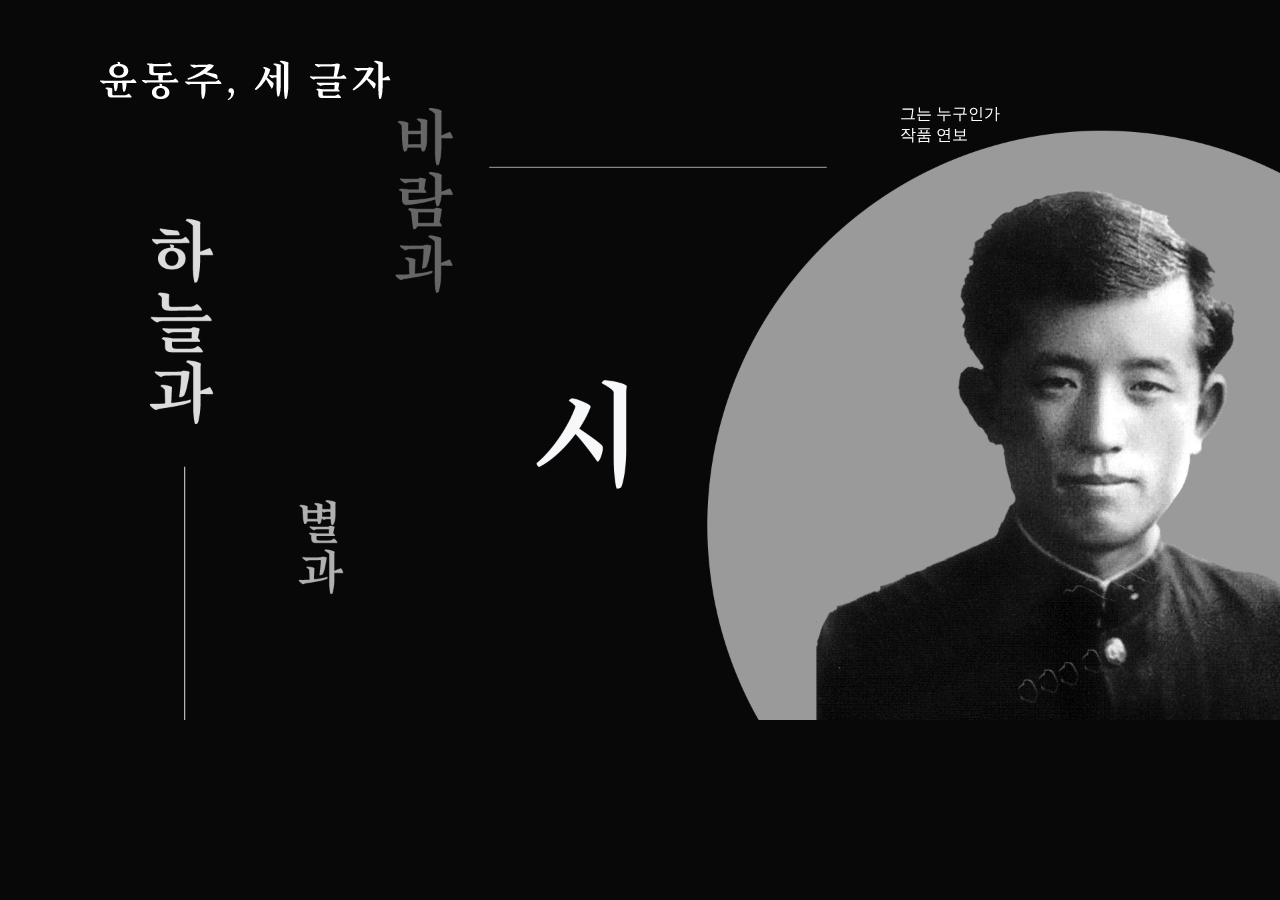
==== index.html @ be5dfca2 "Add files via upload" ====
<!DOCTYPE html><!--22161152_박인휘-->
<html lang="ko">
<head>
    <meta charset="UTF-8">
    <meta http-equiv="X-UA-Compatible" content="IE=edge">
    <meta name="viewport" content="width=device-width, initial-scale=1.0">
    <title>시인 윤동주</title>
    <link rel="stylesheet" href="./css/style.css"/>
</head>
<body>
    <div>
        <Header>
            <a class="logo" href="./index.html"><img src="./img/logo.png" alt=""></a>
            <ul class="nav">
                <li class="nav01"><a href="page01.html">그는 누구인가</a></li>
                <li class="nav02"><a href="page02.html">작품 연보</a></li>
            </ul>
        </Header>

    </div>
    <div id="bgi">
        <img src="./img/index.png"></a>
    </div>

</body>
</html>
---- css/style.css ----
/*22161152_박인휘*/
* { margin: 0; padding: 0; color:#ffffff;}
li { list-style: none; }
a { text-decoration:none; }

html,body { background-color: #080808; font-family: 을유1945; }
.logo { float: left; }
.nav { float: right;
margin-left: 800px}
#wrap{
    width: 100%;
    height: 100%;
    position: relative;
}
Header {margin-top:60px; padding-left: 100px; padding-right: 100px;
position: fixed; }
header:after { content:'';display:block;clear:both; }
.nav li { float: left; }
.nav:after { content:'';display:block;clear:both; }
.nav01 { margin-right: 136px;}
#bgi{
    width: 100%;
  
}
#bgi img{
    width: 100%;
}
#text{
    position: absolute;
    top:75%;
    left: 50%;
    line-height: 30px;
}
.i1{
    margin-left: 40px;
    height: 250px;
    background-color:;
    display: inline-block;
}
#imgwrap{
    position:absolute;
top: 200px;
left: 200px;
}
#t1{
    position:absolute;
    left: 950px;
    top: 270px;
}
#t2{
    position: absolute;
    left: 950px;
    top: 330px;
}
#t3{
    position: absolute;
    left: 200px;
    top: 250px;
}
#t4{
    position: absolute;
    left: 200px;
    top: 300px;
}
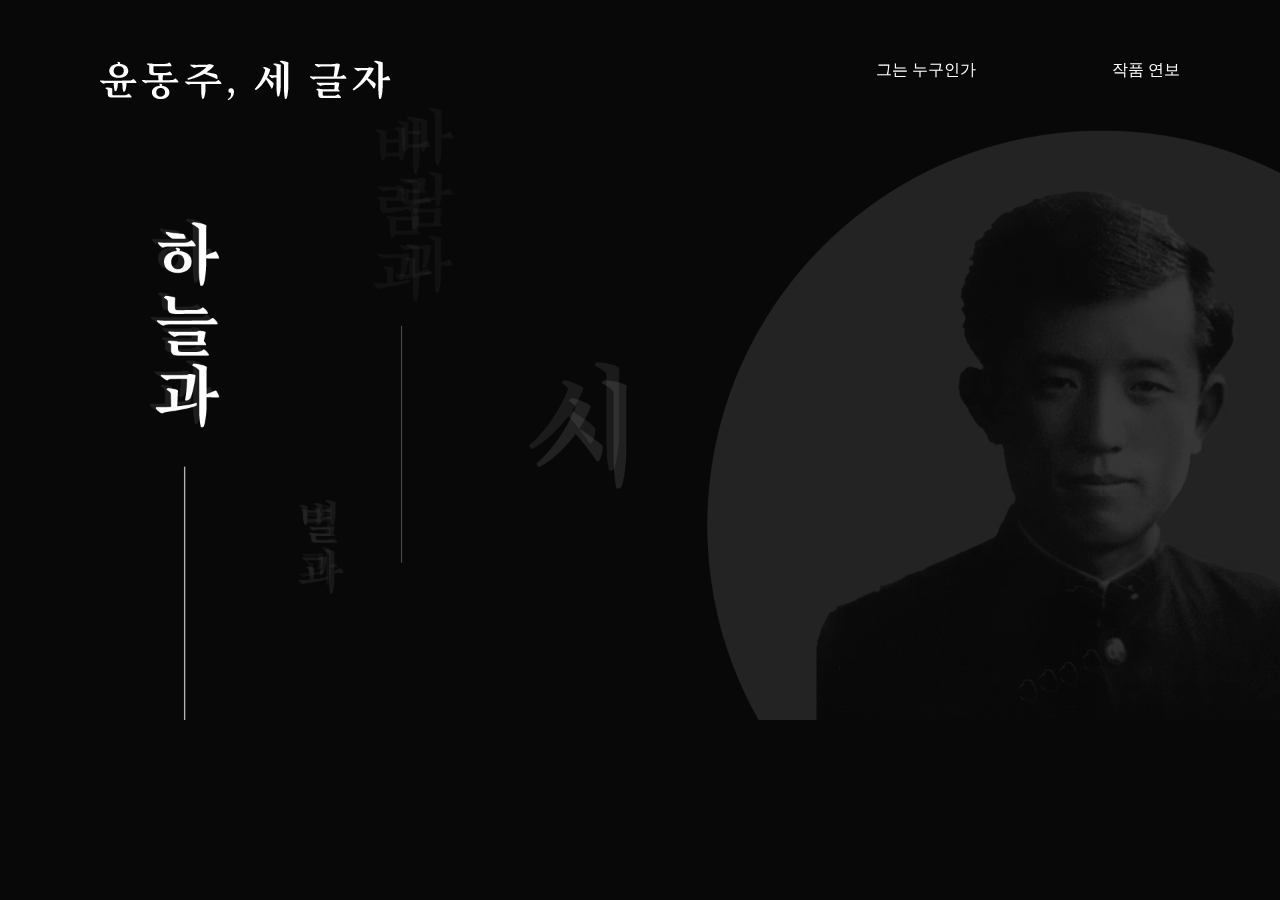
==== commit 710eb368: "Add files via upload" ====
--- a/index.html
+++ b/index.html
@@ -8,7 +8,7 @@
     <link rel="stylesheet" href="./css/style.css"/>
 </head>
 <body>
-    <div>
+    <div class="top-nav">
         <Header>
             <a class="logo" href="./index.html"><img src="./img/logo.png" alt=""></a>
             <ul class="nav">
@@ -18,8 +18,8 @@
         </Header>
 
     </div>
-    <div id="bgi">
-        <img src="./img/index.png"></a>
+    <div class="bgi">
+        <video src="./img/index.mp4" style="width:100%;" autoplay muted loop></a>
     </div>
 
 </body>
--- a/css/style.css
+++ b/css/style.css
@@ -3,17 +3,20 @@
 li { list-style: none; }
 a { text-decoration:none; }
 
-html,body { background-color: #080808; font-family: 을유1945; }
+html,body { background-color: #080808; font-family: 을유1945; scroll-behavior: smooth;}
 .logo { float: left; }
-.nav { float: right;
-margin-left: 800px}
+.nav { float: right;}
 #wrap{
     width: 100%;
     height: 100%;
     position: relative;
+    background-color: #080808;
 }
-Header {margin-top:60px; padding-left: 100px; padding-right: 100px;
-position: fixed; }
+
+.top-nav { z-index:1000; margin-top:60px;
+    position: fixed; width:100%; }
+
+Header { padding-left: 100px; padding-right: 100px; }
 header:after { content:'';display:block;clear:both; }
 .nav li { float: left; }
 .nav:after { content:'';display:block;clear:both; }
@@ -61,4 +64,10 @@
     position: absolute;
     left: 200px;
     top: 300px;
-}+}
+.youtube { 
+    position: absolute;
+    left: 200px;
+    top: 1100px;
+}
+.top { text-align:center; line-height:45px; position:fixed; bottom:20px; right:20px; width:45px; height:45px; border-radius:50%; border:1px solid #ffffff; }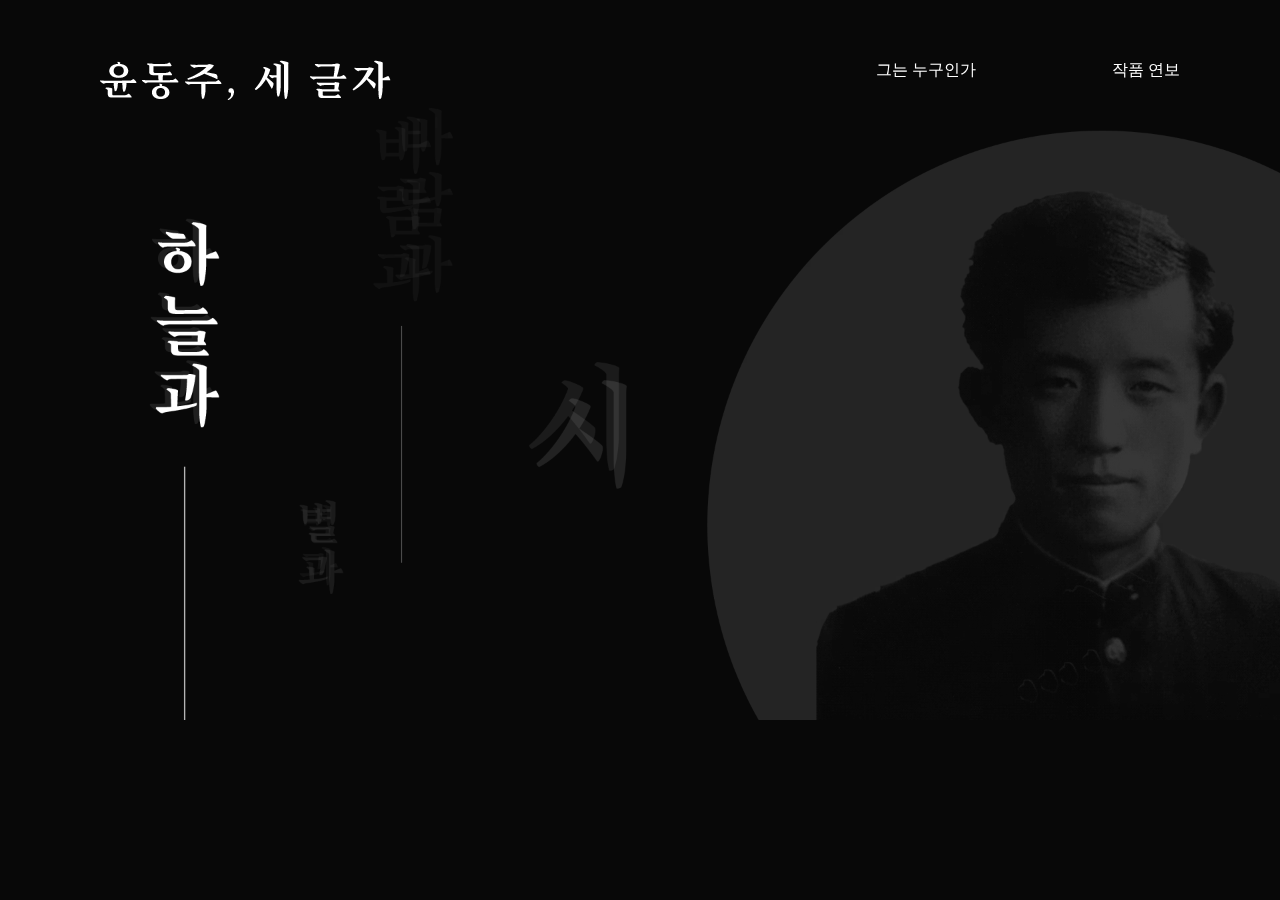
==== commit d3898b71: "Add files via upload" ====
--- a/index.html
+++ b/index.html
@@ -12,8 +12,8 @@
         <Header>
             <a class="logo" href="./index.html"><img src="./img/logo.png" alt=""></a>
             <ul class="nav">
-                <li class="nav01"><a href="page01.html">그는 누구인가</a></li>
-                <li class="nav02"><a href="page02.html">작품 연보</a></li>
+                <li class="nav01"><a href="./page01.html">그는 누구인가</a></li>
+                <li class="nav02"><a href="./page02.html">작품 연보</a></li>
             </ul>
         </Header>
 
--- a/css/style.css
+++ b/css/style.css
@@ -66,8 +66,7 @@
     top: 300px;
 }
 .youtube { 
-    position: absolute;
-    left: 200px;
-    top: 1100px;
+    margin : 500px auto 0 auto;
+    width:1200px;
 }
 .top { text-align:center; line-height:45px; position:fixed; bottom:20px; right:20px; width:45px; height:45px; border-radius:50%; border:1px solid #ffffff; }